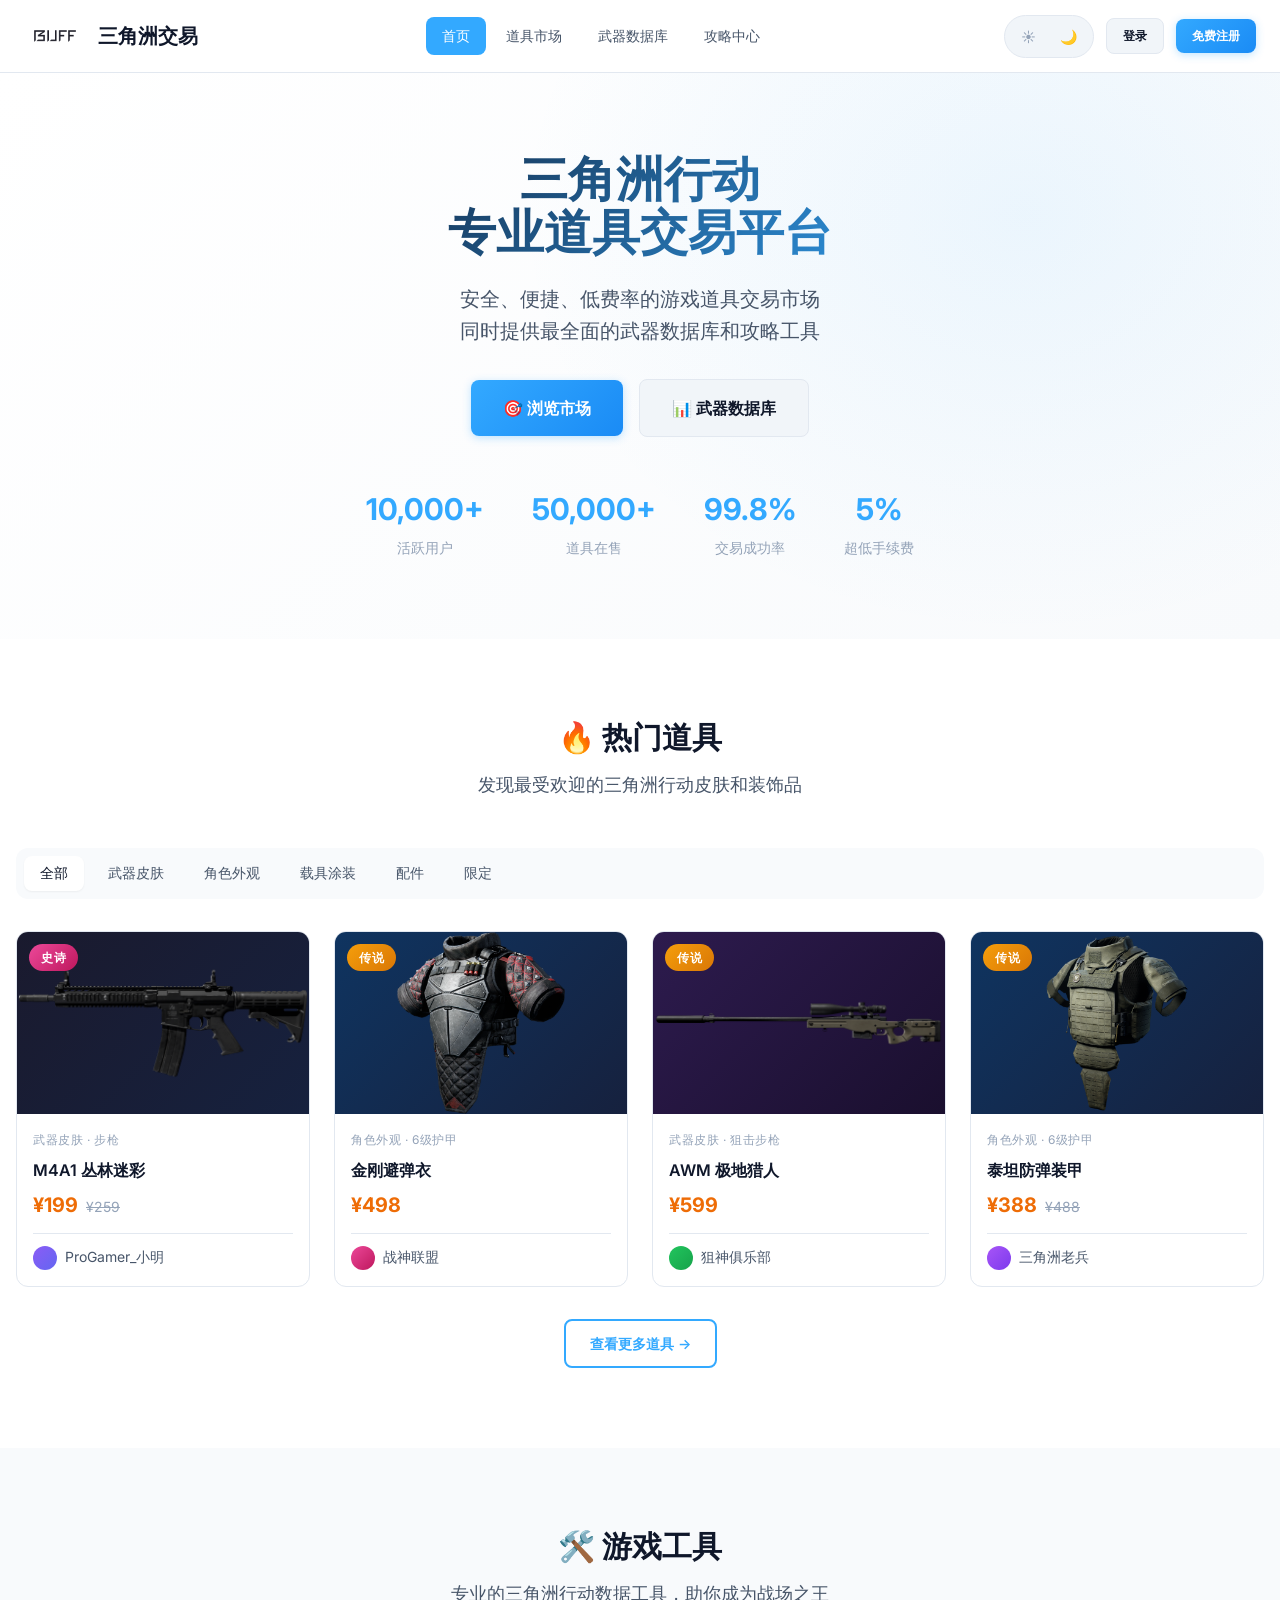
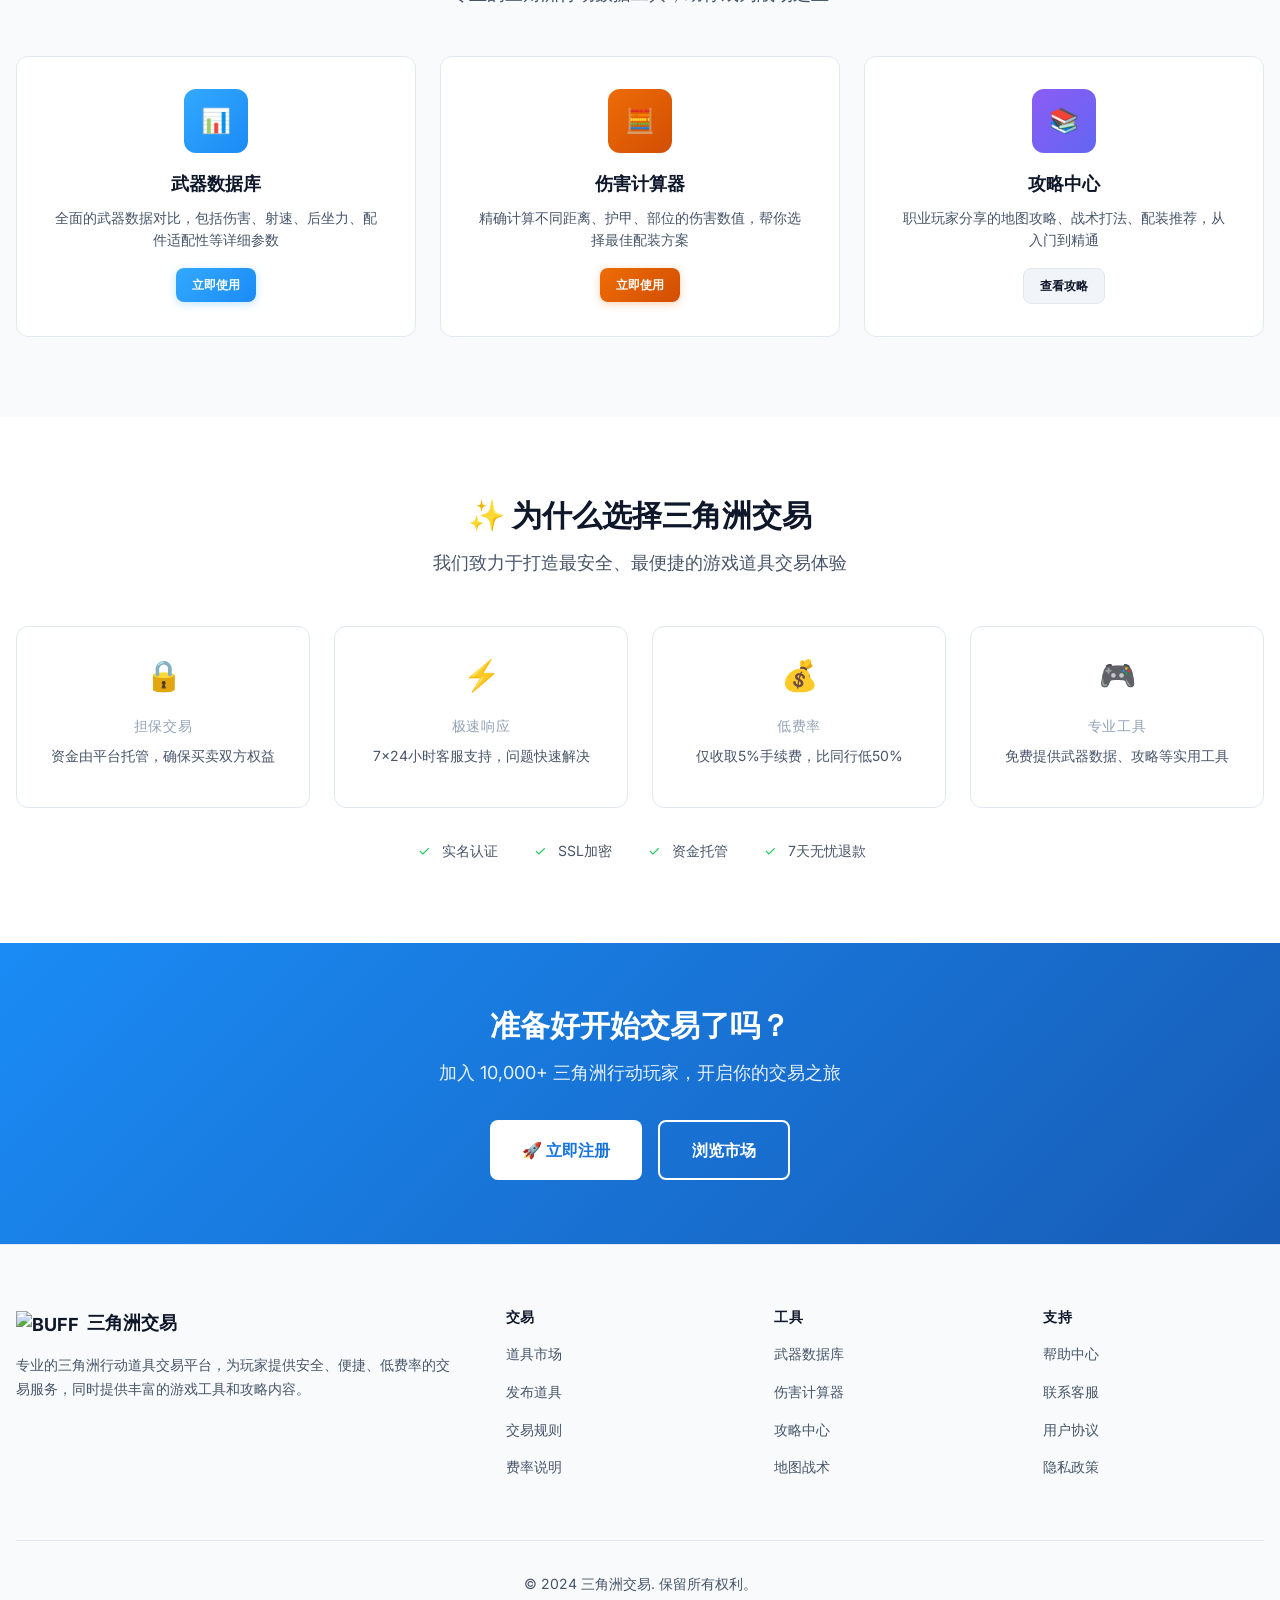
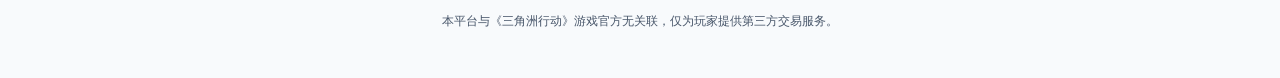
==== index.html @ 1e338d65 "Initial commit: 三角洲交易平台 MVP" ====
<!DOCTYPE html>
<html lang="zh-CN">
<head>
  <meta charset="UTF-8">
  <meta name="viewport" content="width=device-width, initial-scale=1.0">
  <meta name="description" content="Delta Trade - 三角洲行动专业道具交易平台，安全交易游戏皮肤、武器涂装，获取最全攻略工具">
  <meta name="keywords" content="三角洲行动,道具交易,皮肤交易,Delta Force,游戏交易平台">
  <title>三角洲交易 - 三角洲行动道具交易平台</title>
  
  <!-- 预加载字体 -->
  <link rel="preconnect" href="https://fonts.googleapis.com">
  <link rel="preconnect" href="https://fonts.gstatic.com" crossorigin>
  <link href="https://fonts.googleapis.com/css2?family=Inter:wght@400;500;600;700;800&display=swap" rel="stylesheet">
  
  <!-- 样式表 -->
  <link rel="stylesheet" href="css/design-system.css">
  <link rel="stylesheet" href="css/components.css">
  
  <!-- 主题立即应用脚本 -->
  <script>
    (function() {
      const savedTheme = localStorage.getItem('delta-trade-theme');
      if (savedTheme && savedTheme !== 'system') {
        document.documentElement.setAttribute('data-theme', savedTheme);
      }
    })();
  </script>
  
  <style>
    /* 页面特定样式 */
    .hero-stats {
      display: flex;
      justify-content: center;
      gap: var(--space-12);
      margin-top: var(--space-12);
      flex-wrap: wrap;
    }
    
    .hero-stat {
      text-align: center;
    }
    
    .hero-stat-value {
      font-size: var(--text-3xl);
      font-weight: 700;
      color: var(--primary-500);
    }
    
    .hero-stat-label {
      font-size: var(--text-sm);
      color: var(--text-tertiary);
      margin-top: var(--space-1);
    }
    
    .section {
      padding: var(--space-20) 0;
    }
    
    .section-header {
      text-align: center;
      margin-bottom: var(--space-12);
    }
    
    .section-title {
      font-size: var(--text-3xl);
      font-weight: 700;
      margin-bottom: var(--space-4);
    }
    
    .section-subtitle {
      font-size: var(--text-lg);
      color: var(--text-secondary);
      max-width: 600px;
      margin: 0 auto;
    }
    
    .items-grid {
      display: grid;
      grid-template-columns: repeat(4, 1fr);
      gap: var(--space-6);
    }
    
    @media (max-width: 1024px) {
      .items-grid {
        grid-template-columns: repeat(3, 1fr);
      }
    }
    
    @media (max-width: 768px) {
      .items-grid {
        grid-template-columns: repeat(2, 1fr);
      }
    }
    
    @media (max-width: 480px) {
      .items-grid {
        grid-template-columns: 1fr;
      }
    }
    
    .tools-grid {
      display: grid;
      grid-template-columns: repeat(3, 1fr);
      gap: var(--space-6);
    }
    
    @media (max-width: 768px) {
      .tools-grid {
        grid-template-columns: 1fr;
      }
    }
    
    .cta-section {
      background: linear-gradient(135deg, var(--primary-600) 0%, var(--primary-800) 100%);
      padding: var(--space-16) 0;
      text-align: center;
      color: white;
    }
    
    .cta-title {
      font-size: var(--text-3xl);
      font-weight: 700;
      margin-bottom: var(--space-4);
      color: white;
    }
    
    .cta-subtitle {
      font-size: var(--text-lg);
      opacity: 0.9;
      margin-bottom: var(--space-8);
      color: white;
    }
    
    .trust-badges {
      display: flex;
      justify-content: center;
      gap: var(--space-8);
      flex-wrap: wrap;
      margin-top: var(--space-8);
    }
    
    .trust-badge {
      display: flex;
      align-items: center;
      gap: var(--space-2);
      font-size: var(--text-sm);
      color: var(--text-secondary);
    }
    
    .trust-badge-icon {
      width: 20px;
      height: 20px;
      display: flex;
      align-items: center;
      justify-content: center;
      color: var(--success-500);
    }

    /* 移动端菜单 */
    .mobile-menu-btn {
      display: none;
      padding: var(--space-2);
      color: var(--text-primary);
    }
    
    @media (max-width: 768px) {
      .mobile-menu-btn {
        display: flex;
      }
      
      .navbar-nav {
        display: none;
      }
    }
  </style>
</head>
<body>
  <!-- 导航栏 -->
  <nav class="navbar">
    <div class="navbar-container">
      <a href="index.html" class="navbar-brand">
        <img src="https://buff.163.com/static/images/site/logo.png" alt="BUFF" style="height:28px;" class="logo-dark">
        <img src="images/buff-logo-dark.png" alt="BUFF" style="height:28px;" class="logo-light">
        <span>三角洲交易</span>
      </a>
      
      <ul class="navbar-nav hide-mobile">
        <li><a href="index.html" class="navbar-link active">首页</a></li>
        <li><a href="marketplace.html" class="navbar-link">道具市场</a></li>
        <li><a href="tools/weapons.html" class="navbar-link">武器数据库</a></li>
        <li><a href="tools/guides.html" class="navbar-link">攻略中心</a></li>
      </ul>
      
      <div class="navbar-actions">
        <!-- 主题切换 -->
        <div class="theme-toggle hide-mobile" role="radiogroup" aria-label="主题选择">
          <button class="theme-toggle-option" data-theme="light" role="radio" aria-checked="false" title="浅色模式">
            ☀️
          </button>
          <button class="theme-toggle-option active" data-theme="dark" role="radio" aria-checked="true" title="深色模式">
            🌙
          </button>
        </div>
        
        <a href="auth/login.html" class="btn btn-secondary btn-sm hide-mobile">登录</a>
        <a href="auth/register.html" class="btn btn-primary btn-sm">免费注册</a>
        
        <!-- 移动端菜单按钮 -->
        <button class="mobile-menu-btn show-mobile" aria-label="菜单">
          <svg width="24" height="24" viewBox="0 0 24 24" fill="none" stroke="currentColor" stroke-width="2">
            <path d="M3 12h18M3 6h18M3 18h18"/>
          </svg>
        </button>
      </div>
    </div>
  </nav>

  <!-- 英雄区域 -->
  <section class="hero">
    <div class="hero-background"></div>
    <div class="container">
      <div class="hero-content">
        <h1 class="hero-title">三角洲行动<br>专业道具交易平台</h1>
        <p class="hero-subtitle">
          安全、便捷、低费率的游戏道具交易市场<br>
          同时提供最全面的武器数据库和攻略工具
        </p>
        <div class="hero-actions">
          <a href="marketplace.html" class="btn btn-primary btn-lg">
            🎯 浏览市场
          </a>
          <a href="tools/weapons.html" class="btn btn-secondary btn-lg">
            📊 武器数据库
          </a>
        </div>
        
        <!-- 平台数据 -->
        <div class="hero-stats">
          <div class="hero-stat">
            <div class="hero-stat-value">10,000+</div>
            <div class="hero-stat-label">活跃用户</div>
          </div>
          <div class="hero-stat">
            <div class="hero-stat-value">50,000+</div>
            <div class="hero-stat-label">道具在售</div>
          </div>
          <div class="hero-stat">
            <div class="hero-stat-value">99.8%</div>
            <div class="hero-stat-label">交易成功率</div>
          </div>
          <div class="hero-stat">
            <div class="hero-stat-value">5%</div>
            <div class="hero-stat-label">超低手续费</div>
          </div>
        </div>
      </div>
    </div>
  </section>

  <!-- 热门道具 -->
  <section class="section">
    <div class="container">
      <div class="section-header">
        <h2 class="section-title">🔥 热门道具</h2>
        <p class="section-subtitle">发现最受欢迎的三角洲行动皮肤和装饰品</p>
      </div>
      
      <!-- 分类筛选 -->
      <div class="filter-tabs mb-8">
        <button class="filter-tab active">全部</button>
        <button class="filter-tab">武器皮肤</button>
        <button class="filter-tab">角色外观</button>
        <button class="filter-tab">载具涂装</button>
        <button class="filter-tab">配件</button>
        <button class="filter-tab">限定</button>
      </div>
      
      <!-- 道具网格 -->
      <div class="items-grid" id="itemsGrid">
        <!-- 道具卡片 1 -->
        <a href="item-detail.html?id=M4A1突擊步槍&type=guns" class="item-card" data-category="武器皮肤">
          <div class="item-card-image">
            <img src="picture/guns_M4A1突擊步槍.png" alt="M4A1突擊步槍" style="width:100%;height:100%;object-fit:contain;background:linear-gradient(135deg,#1a1a2e 0%,#16213e 100%);">
            <span class="item-card-badge badge-epic">史诗</span>
          </div>
          <div class="item-card-content">
            <div class="item-card-category">武器皮肤 · 步枪</div>
            <h3 class="item-card-title">M4A1 丛林迷彩</h3>
            <div class="item-card-price">
              <span class="item-card-price-current">¥199</span>
              <span class="item-card-price-old">¥259</span>
            </div>
            <div class="item-card-seller">
              <div class="item-card-seller-avatar" style="background:linear-gradient(135deg,#8b5cf6,#6366f1);"></div>
              <span class="item-card-seller-name">ProGamer_小明</span>
            </div>
          </div>
        </a>
        
        <!-- 道具卡片 2 -->
        <a href="item-detail.html?id=金剛避彈衣&type=protect" class="item-card" data-category="角色外观">
          <div class="item-card-image">
            <img src="picture/protect_金剛避彈衣.png" alt="金剛避彈衣" style="width:100%;height:100%;object-fit:contain;background:linear-gradient(135deg,#0f3460 0%,#16213e 100%);">
            <span class="item-card-badge badge-legendary">传说</span>
          </div>
          <div class="item-card-content">
            <div class="item-card-category">角色外观 · 6级护甲</div>
            <h3 class="item-card-title">金刚避弹衣</h3>
            <div class="item-card-price">
              <span class="item-card-price-current">¥498</span>
            </div>
            <div class="item-card-seller">
              <div class="item-card-seller-avatar" style="background:linear-gradient(135deg,#ec4899,#be185d);"></div>
              <span class="item-card-seller-name">战神联盟</span>
            </div>
          </div>
        </a>
        
        <!-- 道具卡片 3 -->
        <a href="item-detail.html?id=AWM狙擊步槍&type=guns" class="item-card" data-category="武器皮肤">
          <div class="item-card-image">
            <img src="picture/guns_AWM狙擊步槍.png" alt="AWM狙擊步槍" style="width:100%;height:100%;object-fit:contain;background:linear-gradient(135deg,#2d1b4e 0%,#1a0f2e 100%);">
            <span class="item-card-badge badge-legendary">传说</span>
          </div>
          <div class="item-card-content">
            <div class="item-card-category">武器皮肤 · 狙击步枪</div>
            <h3 class="item-card-title">AWM 极地猎人</h3>
            <div class="item-card-price">
              <span class="item-card-price-current">¥599</span>
            </div>
            <div class="item-card-seller">
              <div class="item-card-seller-avatar" style="background:linear-gradient(135deg,#22c55e,#16a34a);"></div>
              <span class="item-card-seller-name">狙神俱乐部</span>
            </div>
          </div>
        </a>
        
        <!-- 道具卡片 4 -->
        <a href="item-detail.html?id=泰坦防彈裝甲&type=protect" class="item-card" data-category="角色外观">
          <div class="item-card-image">
            <img src="picture/protect_泰坦防彈裝甲.png" alt="泰坦防彈裝甲" style="width:100%;height:100%;object-fit:contain;background:linear-gradient(135deg,#0f3460 0%,#16213e 100%);">
            <span class="item-card-badge badge-legendary">传说</span>
          </div>
          <div class="item-card-content">
            <div class="item-card-category">角色外观 · 6级护甲</div>
            <h3 class="item-card-title">泰坦防弹装甲</h3>
            <div class="item-card-price">
              <span class="item-card-price-current">¥388</span>
              <span class="item-card-price-old">¥488</span>
            </div>
            <div class="item-card-seller">
              <div class="item-card-seller-avatar" style="background:linear-gradient(135deg,#a855f7,#7c3aed);"></div>
              <span class="item-card-seller-name">三角洲老兵</span>
            </div>
          </div>
        </a>
      </div>
      
      <div class="text-center mt-8">
        <a href="marketplace.html" class="btn btn-outline">
          查看更多道具 →
        </a>
      </div>
    </div>
  </section>

  <!-- 游戏工具 -->
  <section class="section" style="background-color: var(--bg-secondary);">
    <div class="container">
      <div class="section-header">
        <h2 class="section-title">🛠️ 游戏工具</h2>
        <p class="section-subtitle">专业的三角洲行动数据工具，助你成为战场之王</p>
      </div>
      
      <div class="tools-grid">
        <!-- 工具卡片 1 -->
        <div class="feature-card">
          <div class="feature-card-icon">📊</div>
          <h3 class="feature-card-title">武器数据库</h3>
          <p class="feature-card-description">
            全面的武器数据对比，包括伤害、射速、后坐力、配件适配性等详细参数
          </p>
          <a href="tools/weapons.html" class="btn btn-primary btn-sm mt-4">立即使用</a>
        </div>
        
        <!-- 工具卡片 2 -->
        <div class="feature-card">
          <div class="feature-card-icon" style="background: linear-gradient(135deg, var(--accent-500) 0%, var(--accent-600) 100%);">🧮</div>
          <h3 class="feature-card-title">伤害计算器</h3>
          <p class="feature-card-description">
            精确计算不同距离、护甲、部位的伤害数值，帮你选择最佳配装方案
          </p>
          <a href="tools/calculator.html" class="btn btn-accent btn-sm mt-4">立即使用</a>
        </div>
        
        <!-- 工具卡片 3 -->
        <div class="feature-card">
          <div class="feature-card-icon" style="background: linear-gradient(135deg, #8b5cf6 0%, #6366f1 100%);">📚</div>
          <h3 class="feature-card-title">攻略中心</h3>
          <p class="feature-card-description">
            职业玩家分享的地图攻略、战术打法、配装推荐，从入门到精通
          </p>
          <a href="tools/guides.html" class="btn btn-secondary btn-sm mt-4">查看攻略</a>
        </div>
      </div>
    </div>
  </section>

  <!-- 为什么选择我们 -->
  <section class="section">
    <div class="container">
      <div class="section-header">
        <h2 class="section-title">✨ 为什么选择三角洲交易</h2>
        <p class="section-subtitle">我们致力于打造最安全、最便捷的游戏道具交易体验</p>
      </div>
      
      <div class="grid grid-cols-4 gap-6" style="grid-template-columns: repeat(4, 1fr);">
        <div class="stat-card">
          <div class="stat-card-value" style="color: var(--success-500);">🔒</div>
          <div class="stat-card-label mt-4">担保交易</div>
          <p class="text-sm text-secondary mt-2 mb-0">资金由平台托管，确保买卖双方权益</p>
        </div>
        
        <div class="stat-card">
          <div class="stat-card-value" style="color: var(--primary-500);">⚡</div>
          <div class="stat-card-label mt-4">极速响应</div>
          <p class="text-sm text-secondary mt-2 mb-0">7×24小时客服支持，问题快速解决</p>
        </div>
        
        <div class="stat-card">
          <div class="stat-card-value" style="color: var(--accent-500);">💰</div>
          <div class="stat-card-label mt-4">低费率</div>
          <p class="text-sm text-secondary mt-2 mb-0">仅收取5%手续费，比同行低50%</p>
        </div>
        
        <div class="stat-card">
          <div class="stat-card-value" style="color: #8b5cf6;">🎮</div>
          <div class="stat-card-label mt-4">专业工具</div>
          <p class="text-sm text-secondary mt-2 mb-0">免费提供武器数据、攻略等实用工具</p>
        </div>
      </div>
      
      <!-- 信任标识 -->
      <div class="trust-badges">
        <div class="trust-badge">
          <span class="trust-badge-icon">✓</span>
          <span>实名认证</span>
        </div>
        <div class="trust-badge">
          <span class="trust-badge-icon">✓</span>
          <span>SSL加密</span>
        </div>
        <div class="trust-badge">
          <span class="trust-badge-icon">✓</span>
          <span>资金托管</span>
        </div>
        <div class="trust-badge">
          <span class="trust-badge-icon">✓</span>
          <span>7天无忧退款</span>
        </div>
      </div>
    </div>
  </section>

  <!-- CTA区域 -->
  <section class="cta-section">
    <div class="container">
      <h2 class="cta-title">准备好开始交易了吗？</h2>
      <p class="cta-subtitle">加入 10,000+ 三角洲行动玩家，开启你的交易之旅</p>
      <div class="flex justify-center gap-4">
        <a href="auth/register.html" class="btn btn-lg" style="background: white; color: var(--primary-700);">
          🚀 立即注册
        </a>
        <a href="marketplace.html" class="btn btn-lg btn-outline" style="border-color: white; color: white;">
          浏览市场
        </a>
      </div>
    </div>
  </section>

  <!-- 页脚 -->
  <footer class="footer">
    <div class="container">
      <div class="footer-grid">
        <div>
          <div class="footer-brand">
            <img src="https://buff.163.com/static/images/site/logo.png" alt="BUFF" style="height:24px;">
            三角洲交易
          </div>
          <p class="footer-description">
            专业的三角洲行动道具交易平台，为玩家提供安全、便捷、低费率的交易服务，同时提供丰富的游戏工具和攻略内容。
          </p>
        </div>
        
        <div>
          <h4 class="footer-title">交易</h4>
          <ul class="footer-links">
            <li><a href="marketplace.html">道具市场</a></li>
            <li><a href="publish.html">发布道具</a></li>
            <li><a href="#">交易规则</a></li>
            <li><a href="#">费率说明</a></li>
          </ul>
        </div>
        
        <div>
          <h4 class="footer-title">工具</h4>
          <ul class="footer-links">
            <li><a href="tools/weapons.html">武器数据库</a></li>
            <li><a href="tools/calculator.html">伤害计算器</a></li>
            <li><a href="tools/guides.html">攻略中心</a></li>
            <li><a href="#">地图战术</a></li>
          </ul>
        </div>
        
        <div>
          <h4 class="footer-title">支持</h4>
          <ul class="footer-links">
            <li><a href="#">帮助中心</a></li>
            <li><a href="#">联系客服</a></li>
            <li><a href="#">用户协议</a></li>
            <li><a href="#">隐私政策</a></li>
          </ul>
        </div>
      </div>
      
      <div class="footer-bottom">
        <p>© 2024 三角洲交易. 保留所有权利。</p>
        <p class="mt-2" style="font-size: 12px;">
          本平台与《三角洲行动》游戏官方无关联，仅为玩家提供第三方交易服务。
        </p>
      </div>
    </div>
  </footer>

  <!-- 脚本 -->
  <script src="js/theme.js"></script>
  
  <!-- 首页筛选逻辑 -->
  <script>
    // 道具筛选功能
    (function() {
      const filterTabs = document.querySelectorAll('.filter-tabs .filter-tab');
      const itemsGrid = document.getElementById('itemsGrid');
      const itemCards = itemsGrid ? itemsGrid.querySelectorAll('.item-card') : [];
      
      filterTabs.forEach(tab => {
        tab.addEventListener('click', function() {
          // 更新活动状态
          filterTabs.forEach(t => t.classList.remove('active'));
          this.classList.add('active');
          
          const selectedCategory = this.textContent.trim();
          
          // 筛选道具
          itemCards.forEach(card => {
            const cardCategory = card.dataset.category;
            
            if (selectedCategory === '全部' || cardCategory === selectedCategory) {
              card.style.display = '';
              card.style.animation = 'fadeIn 0.3s ease';
            } else {
              card.style.display = 'none';
            }
          });
          
          // 检查是否没有匹配项（显示提示）
          const visibleCards = [...itemCards].filter(card => card.style.display !== 'none');
          const existingEmpty = itemsGrid.querySelector('.empty-state');
          
          if (visibleCards.length === 0 && !existingEmpty) {
            const emptyMsg = document.createElement('div');
            emptyMsg.className = 'empty-state';
            emptyMsg.style.gridColumn = '1/-1';
            emptyMsg.style.textAlign = 'center';
            emptyMsg.style.padding = '3rem';
            emptyMsg.style.color = 'var(--text-secondary)';
            emptyMsg.innerHTML = `
              <div style="font-size: 3rem; margin-bottom: 1rem;">🔍</div>
              <p>暂无 "${selectedCategory}" 类别的道具</p>
              <a href="marketplace.html" class="btn btn-primary btn-sm" style="margin-top: 1rem;">去市场看看</a>
            `;
            itemsGrid.appendChild(emptyMsg);
          } else if (existingEmpty && visibleCards.length > 0) {
            existingEmpty.remove();
          }
        });
      });
      
      // 添加淡入动画样式
      if (!document.getElementById('filter-animations')) {
        const style = document.createElement('style');
        style.id = 'filter-animations';
        style.textContent = `
          @keyframes fadeIn {
            from { opacity: 0; transform: translateY(10px); }
            to { opacity: 1; transform: translateY(0); }
          }
        `;
        document.head.appendChild(style);
      }
    })();
  </script>
</body>
</html>
---- css/design-system.css ----
/* ========================================
   Delta Trade - Design System
   三角洲行动道具交易平台
   ======================================== */

:root {
  /* === 品牌色彩 === */
  --primary-50: #eef9ff;
  --primary-100: #d9f1ff;
  --primary-200: #bce8ff;
  --primary-300: #8edbff;
  --primary-400: #59c5ff;
  --primary-500: #33a9ff;
  --primary-600: #1a8bf5;
  --primary-700: #1472e1;
  --primary-800: #175cb6;
  --primary-900: #194f8f;

  /* 军事战术风格强调色 */
  --accent-50: #fef3e2;
  --accent-100: #fde5c3;
  --accent-200: #fbc987;
  --accent-300: #f9a545;
  --accent-400: #f7860f;
  --accent-500: #ee6c06;
  --accent-600: #d24e04;
  --accent-700: #ae3607;
  --accent-800: #8c2b0e;
  --accent-900: #74260f;

  /* 成功/警告/错误 */
  --success-500: #22c55e;
  --success-600: #16a34a;
  --warning-500: #eab308;
  --warning-600: #ca8a04;
  --danger-500: #ef4444;
  --danger-600: #dc2626;

  /* === 浅色主题 === */
  --bg-primary: #ffffff;
  --bg-secondary: #f8fafc;
  --bg-tertiary: #f1f5f9;
  --bg-card: #ffffff;
  --bg-hover: #f1f5f9;
  
  --text-primary: #0f172a;
  --text-secondary: #475569;
  --text-tertiary: #94a3b8;
  --text-inverse: #ffffff;
  
  --border-primary: #e2e8f0;
  --border-secondary: #cbd5e1;
  
  --shadow-sm: 0 1px 2px 0 rgb(0 0 0 / 0.05);
  --shadow-md: 0 4px 6px -1px rgb(0 0 0 / 0.1), 0 2px 4px -2px rgb(0 0 0 / 0.1);
  --shadow-lg: 0 10px 15px -3px rgb(0 0 0 / 0.1), 0 4px 6px -4px rgb(0 0 0 / 0.1);
  --shadow-xl: 0 20px 25px -5px rgb(0 0 0 / 0.1), 0 8px 10px -6px rgb(0 0 0 / 0.1);

  /* === 排版 === */
  --font-family: 'Inter', -apple-system, BlinkMacSystemFont, 'Segoe UI', Roboto, sans-serif;
  --font-mono: 'JetBrains Mono', 'Fira Code', monospace;
  
  --text-xs: 0.75rem;     /* 12px */
  --text-sm: 0.875rem;    /* 14px */
  --text-base: 1rem;      /* 16px */
  --text-lg: 1.125rem;    /* 18px */
  --text-xl: 1.25rem;     /* 20px */
  --text-2xl: 1.5rem;     /* 24px */
  --text-3xl: 1.875rem;   /* 30px */
  --text-4xl: 2.25rem;    /* 36px */
  --text-5xl: 3rem;       /* 48px */

  /* === 间距 === */
  --space-1: 0.25rem;     /* 4px */
  --space-2: 0.5rem;      /* 8px */
  --space-3: 0.75rem;     /* 12px */
  --space-4: 1rem;        /* 16px */
  --space-5: 1.25rem;     /* 20px */
  --space-6: 1.5rem;      /* 24px */
  --space-8: 2rem;        /* 32px */
  --space-10: 2.5rem;     /* 40px */
  --space-12: 3rem;       /* 48px */
  --space-16: 4rem;       /* 64px */
  --space-20: 5rem;       /* 80px */

  /* === 布局 === */
  --container-sm: 640px;
  --container-md: 768px;
  --container-lg: 1024px;
  --container-xl: 1280px;
  --container-2xl: 1536px;

  /* === 圆角 === */
  --radius-sm: 0.25rem;
  --radius-md: 0.375rem;
  --radius-lg: 0.5rem;
  --radius-xl: 0.75rem;
  --radius-2xl: 1rem;
  --radius-full: 9999px;

  /* === 过渡 === */
  --transition-fast: 150ms cubic-bezier(0.4, 0, 0.2, 1);
  --transition-normal: 200ms cubic-bezier(0.4, 0, 0.2, 1);
  --transition-slow: 300ms cubic-bezier(0.4, 0, 0.2, 1);
}

/* === 深色主题 === */
[data-theme="dark"] {
  --bg-primary: #0a0f1a;
  --bg-secondary: #111827;
  --bg-tertiary: #1f2937;
  --bg-card: #1a2332;
  --bg-hover: #243047;
  
  --text-primary: #f8fafc;
  --text-secondary: #cbd5e1;
  --text-tertiary: #64748b;
  --text-inverse: #0f172a;
  
  --border-primary: #334155;
  --border-secondary: #475569;
  
  --shadow-sm: 0 1px 2px 0 rgb(0 0 0 / 0.3);
  --shadow-md: 0 4px 6px -1px rgb(0 0 0 / 0.4), 0 2px 4px -2px rgb(0 0 0 / 0.3);
  --shadow-lg: 0 10px 15px -3px rgb(0 0 0 / 0.4), 0 4px 6px -4px rgb(0 0 0 / 0.3);
  --shadow-xl: 0 20px 25px -5px rgb(0 0 0 / 0.4), 0 8px 10px -6px rgb(0 0 0 / 0.3);
}

/* 系统主题检测 */
@media (prefers-color-scheme: dark) {
  :root:not([data-theme="light"]) {
    --bg-primary: #0a0f1a;
    --bg-secondary: #111827;
    --bg-tertiary: #1f2937;
    --bg-card: #1a2332;
    --bg-hover: #243047;
    
    --text-primary: #f8fafc;
    --text-secondary: #cbd5e1;
    --text-tertiary: #64748b;
    --text-inverse: #0f172a;
    
    --border-primary: #334155;
    --border-secondary: #475569;
  }
}

/* ========================================
   基础重置
   ======================================== */

*, *::before, *::after {
  box-sizing: border-box;
  margin: 0;
  padding: 0;
}

html {
  font-size: 16px;
  scroll-behavior: smooth;
  -webkit-font-smoothing: antialiased;
  -moz-osx-font-smoothing: grayscale;
}

body {
  font-family: var(--font-family);
  font-size: var(--text-base);
  line-height: 1.6;
  color: var(--text-primary);
  background-color: var(--bg-primary);
  transition: background-color var(--transition-normal), color var(--transition-normal);
}

a {
  color: var(--primary-500);
  text-decoration: none;
  transition: color var(--transition-fast);
}

a:hover {
  color: var(--primary-600);
}

img {
  max-width: 100%;
  height: auto;
  display: block;
}

/* Logo 主题切换 */
.logo-light {
  display: none;
}
.logo-dark {
  display: block;
}

[data-theme="light"] .logo-light {
  display: block;
}
[data-theme="light"] .logo-dark {
  display: none;
}

@media (prefers-color-scheme: light) {
  :root:not([data-theme="dark"]) .logo-light {
    display: block;
  }
  :root:not([data-theme="dark"]) .logo-dark {
    display: none;
  }
}

button {
  font-family: inherit;
  cursor: pointer;
  border: none;
  background: none;
}

input, textarea, select {
  font-family: inherit;
  font-size: inherit;
}

/* ========================================
   排版
   ======================================== */

h1, h2, h3, h4, h5, h6 {
  font-weight: 700;
  line-height: 1.2;
  color: var(--text-primary);
}

h1 { font-size: var(--text-4xl); margin-bottom: var(--space-6); }
h2 { font-size: var(--text-3xl); margin-bottom: var(--space-5); }
h3 { font-size: var(--text-2xl); margin-bottom: var(--space-4); }
h4 { font-size: var(--text-xl); margin-bottom: var(--space-3); }
h5 { font-size: var(--text-lg); margin-bottom: var(--space-2); }
h6 { font-size: var(--text-base); margin-bottom: var(--space-2); }

p {
  margin-bottom: var(--space-4);
  color: var(--text-secondary);
}

/* ========================================
   布局组件
   ======================================== */

.container {
  width: 100%;
  max-width: var(--container-xl);
  margin: 0 auto;
  padding: 0 var(--space-4);
}

.container-fluid {
  width: 100%;
  padding: 0 var(--space-4);
}

/* Flexbox */
.flex { display: flex; }
.flex-col { flex-direction: column; }
.flex-wrap { flex-wrap: wrap; }
.items-center { align-items: center; }
.items-start { align-items: flex-start; }
.items-end { align-items: flex-end; }
.justify-center { justify-content: center; }
.justify-between { justify-content: space-between; }
.justify-end { justify-content: flex-end; }
.gap-1 { gap: var(--space-1); }
.gap-2 { gap: var(--space-2); }
.gap-3 { gap: var(--space-3); }
.gap-4 { gap: var(--space-4); }
.gap-6 { gap: var(--space-6); }
.gap-8 { gap: var(--space-8); }

/* Grid */
.grid { display: grid; }
.grid-cols-1 { grid-template-columns: repeat(1, 1fr); }
.grid-cols-2 { grid-template-columns: repeat(2, 1fr); }
.grid-cols-3 { grid-template-columns: repeat(3, 1fr); }
.grid-cols-4 { grid-template-columns: repeat(4, 1fr); }

@media (max-width: 1024px) {
  .lg\:grid-cols-3 { grid-template-columns: repeat(3, 1fr); }
  .lg\:grid-cols-2 { grid-template-columns: repeat(2, 1fr); }
}

@media (max-width: 768px) {
  .md\:grid-cols-2 { grid-template-columns: repeat(2, 1fr); }
  .md\:grid-cols-1 { grid-template-columns: repeat(1, 1fr); }
}

@media (max-width: 640px) {
  .sm\:grid-cols-1 { grid-template-columns: repeat(1, 1fr); }
}

/* ========================================
   间距工具类
   ======================================== */

.mt-1 { margin-top: var(--space-1); }
.mt-2 { margin-top: var(--space-2); }
.mt-4 { margin-top: var(--space-4); }
.mt-6 { margin-top: var(--space-6); }
.mt-8 { margin-top: var(--space-8); }

.mb-1 { margin-bottom: var(--space-1); }
.mb-2 { margin-bottom: var(--space-2); }
.mb-4 { margin-bottom: var(--space-4); }
.mb-6 { margin-bottom: var(--space-6); }
.mb-8 { margin-bottom: var(--space-8); }

.py-4 { padding-top: var(--space-4); padding-bottom: var(--space-4); }
.py-6 { padding-top: var(--space-6); padding-bottom: var(--space-6); }
.py-8 { padding-top: var(--space-8); padding-bottom: var(--space-8); }
.py-12 { padding-top: var(--space-12); padding-bottom: var(--space-12); }
.py-16 { padding-top: var(--space-16); padding-bottom: var(--space-16); }
.py-20 { padding-top: var(--space-20); padding-bottom: var(--space-20); }

.px-4 { padding-left: var(--space-4); padding-right: var(--space-4); }
.px-6 { padding-left: var(--space-6); padding-right: var(--space-6); }

.p-4 { padding: var(--space-4); }
.p-6 { padding: var(--space-6); }
.p-8 { padding: var(--space-8); }

/* ========================================
   文本工具类
   ======================================== */

.text-center { text-align: center; }
.text-left { text-align: left; }
.text-right { text-align: right; }

.text-xs { font-size: var(--text-xs); }
.text-sm { font-size: var(--text-sm); }
.text-base { font-size: var(--text-base); }
.text-lg { font-size: var(--text-lg); }
.text-xl { font-size: var(--text-xl); }
.text-2xl { font-size: var(--text-2xl); }
.text-3xl { font-size: var(--text-3xl); }
.text-4xl { font-size: var(--text-4xl); }

.font-normal { font-weight: 400; }
.font-medium { font-weight: 500; }
.font-semibold { font-weight: 600; }
.font-bold { font-weight: 700; }

.text-primary { color: var(--text-primary); }
.text-secondary { color: var(--text-secondary); }
.text-tertiary { color: var(--text-tertiary); }
.text-accent { color: var(--accent-500); }
.text-success { color: var(--success-500); }
.text-warning { color: var(--warning-500); }
.text-danger { color: var(--danger-500); }

.uppercase { text-transform: uppercase; }
.capitalize { text-transform: capitalize; }
.truncate {
  overflow: hidden;
  text-overflow: ellipsis;
  white-space: nowrap;
}
---- css/components.css ----
/* ========================================
   Delta Trade - 组件样式
   ======================================== */

/* ========================================
   按钮组件
   ======================================== */

.btn {
  display: inline-flex;
  align-items: center;
  justify-content: center;
  gap: var(--space-2);
  padding: var(--space-3) var(--space-6);
  font-size: var(--text-sm);
  font-weight: 600;
  line-height: 1.5;
  border-radius: var(--radius-lg);
  transition: all var(--transition-fast);
  white-space: nowrap;
  cursor: pointer;
  text-decoration: none;
}

.btn:disabled {
  opacity: 0.5;
  cursor: not-allowed;
}

/* 主要按钮 */
.btn-primary {
  background: linear-gradient(135deg, var(--primary-500) 0%, var(--primary-600) 100%);
  color: var(--text-inverse);
  box-shadow: 0 2px 8px rgb(51 169 255 / 0.3);
}

.btn-primary:hover {
  background: linear-gradient(135deg, var(--primary-400) 0%, var(--primary-500) 100%);
  box-shadow: 0 4px 12px rgb(51 169 255 / 0.4);
  transform: translateY(-1px);
  color: var(--text-inverse);
}

/* 强调按钮 */
.btn-accent {
  background: linear-gradient(135deg, var(--accent-500) 0%, var(--accent-600) 100%);
  color: var(--text-inverse);
  box-shadow: 0 2px 8px rgb(238 108 6 / 0.3);
}

.btn-accent:hover {
  background: linear-gradient(135deg, var(--accent-400) 0%, var(--accent-500) 100%);
  box-shadow: 0 4px 12px rgb(238 108 6 / 0.4);
  transform: translateY(-1px);
  color: var(--text-inverse);
}

/* 次要按钮 */
.btn-secondary {
  background-color: var(--bg-tertiary);
  color: var(--text-primary);
  border: 1px solid var(--border-primary);
}

.btn-secondary:hover {
  background-color: var(--bg-hover);
  border-color: var(--border-secondary);
  color: var(--text-primary);
}

/* 轮廓按钮 */
.btn-outline {
  background-color: transparent;
  color: var(--primary-500);
  border: 2px solid var(--primary-500);
}

.btn-outline:hover {
  background-color: var(--primary-500);
  color: var(--text-inverse);
}

/* 幽灵按钮 */
.btn-ghost {
  background-color: transparent;
  color: var(--text-secondary);
}

.btn-ghost:hover {
  background-color: var(--bg-hover);
  color: var(--text-primary);
}

/* 按钮尺寸 */
.btn-sm {
  padding: var(--space-2) var(--space-4);
  font-size: var(--text-xs);
}

.btn-lg {
  padding: var(--space-4) var(--space-8);
  font-size: var(--text-base);
}

.btn-icon {
  padding: var(--space-3);
  width: 44px;
  height: 44px;
}

/* ========================================
   卡片组件
   ======================================== */

.card {
  background-color: var(--bg-card);
  border: 1px solid var(--border-primary);
  border-radius: var(--radius-xl);
  overflow: hidden;
  transition: all var(--transition-normal);
}

.card:hover {
  border-color: var(--border-secondary);
  box-shadow: var(--shadow-md);
}

.card-header {
  padding: var(--space-4) var(--space-6);
  border-bottom: 1px solid var(--border-primary);
}

.card-body {
  padding: var(--space-6);
}

.card-footer {
  padding: var(--space-4) var(--space-6);
  border-top: 1px solid var(--border-primary);
  background-color: var(--bg-secondary);
}

/* 道具卡片 */
.item-card {
  background-color: var(--bg-card);
  border: 1px solid var(--border-primary);
  border-radius: var(--radius-xl);
  overflow: hidden;
  transition: all var(--transition-normal);
  position: relative;
  display: block;
  text-decoration: none;
  color: inherit;
  cursor: pointer;
}

.item-card:hover {
  border-color: var(--primary-400);
  box-shadow: var(--shadow-lg);
  transform: translateY(-4px);
  color: inherit;
}

.item-card-image {
  position: relative;
  aspect-ratio: 16 / 10;
  background-color: var(--bg-tertiary);
  overflow: hidden;
}

.item-card-image img {
  width: 100%;
  height: 100%;
  object-fit: cover;
  transition: transform var(--transition-slow);
}

.item-card:hover .item-card-image img {
  transform: scale(1.05);
}

.item-card-badge {
  position: absolute;
  top: var(--space-3);
  left: var(--space-3);
  padding: var(--space-1) var(--space-3);
  font-size: var(--text-xs);
  font-weight: 600;
  border-radius: var(--radius-full);
  text-transform: uppercase;
  letter-spacing: 0.05em;
}

.badge-rare {
  background-color: #8b5cf6;
  color: white;
}

.badge-legendary {
  background: linear-gradient(135deg, #f59e0b 0%, #d97706 100%);
  color: white;
}

.badge-common {
  background-color: var(--bg-tertiary);
  color: var(--text-secondary);
}

.badge-epic {
  background: linear-gradient(135deg, #ec4899 0%, #be185d 100%);
  color: white;
}

.item-card-content {
  padding: var(--space-4);
}

.item-card-title {
  font-size: var(--text-base);
  font-weight: 600;
  color: var(--text-primary);
  margin-bottom: var(--space-2);
  display: -webkit-box;
  -webkit-line-clamp: 2;
  -webkit-box-orient: vertical;
  overflow: hidden;
}

.item-card-category {
  font-size: var(--text-xs);
  color: var(--text-tertiary);
  text-transform: uppercase;
  letter-spacing: 0.05em;
  margin-bottom: var(--space-3);
}

.item-card-price {
  display: flex;
  align-items: baseline;
  gap: var(--space-2);
}

.item-card-price-current {
  font-size: var(--text-xl);
  font-weight: 700;
  color: var(--accent-500);
}

.item-card-price-old {
  font-size: var(--text-sm);
  color: var(--text-tertiary);
  text-decoration: line-through;
}

.item-card-seller {
  display: flex;
  align-items: center;
  gap: var(--space-2);
  padding-top: var(--space-3);
  margin-top: var(--space-3);
  border-top: 1px solid var(--border-primary);
}

.item-card-seller-avatar {
  width: 24px;
  height: 24px;
  border-radius: var(--radius-full);
  background-color: var(--bg-tertiary);
}

.item-card-seller-name {
  font-size: var(--text-sm);
  color: var(--text-secondary);
}

/* ========================================
   表单组件
   ======================================== */

.form-group {
  margin-bottom: var(--space-5);
}

.form-label {
  display: block;
  font-size: var(--text-sm);
  font-weight: 500;
  color: var(--text-primary);
  margin-bottom: var(--space-2);
}

.form-input {
  width: 100%;
  padding: var(--space-3) var(--space-4);
  font-size: var(--text-base);
  color: var(--text-primary);
  background-color: var(--bg-secondary);
  border: 1px solid var(--border-primary);
  border-radius: var(--radius-lg);
  transition: all var(--transition-fast);
}

.form-input:focus {
  outline: none;
  border-color: var(--primary-500);
  box-shadow: 0 0 0 3px rgb(51 169 255 / 0.15);
}

.form-input::placeholder {
  color: var(--text-tertiary);
}

.form-input-lg {
  padding: var(--space-4) var(--space-5);
  font-size: var(--text-lg);
}

/* 搜索框 */
.search-box {
  position: relative;
  width: 100%;
}

.search-box-icon {
  position: absolute;
  left: var(--space-4);
  top: 50%;
  transform: translateY(-50%);
  color: var(--text-tertiary);
  pointer-events: none;
}

.search-box-input {
  width: 100%;
  padding: var(--space-4) var(--space-4) var(--space-4) var(--space-12);
  font-size: var(--text-base);
  color: var(--text-primary);
  background-color: var(--bg-secondary);
  border: 2px solid var(--border-primary);
  border-radius: var(--radius-xl);
  transition: all var(--transition-fast);
}

.search-box-input:focus {
  outline: none;
  border-color: var(--primary-500);
  background-color: var(--bg-card);
  box-shadow: 0 0 0 4px rgb(51 169 255 / 0.1);
}

/* ========================================
   导航栏
   ======================================== */

.navbar {
  position: sticky;
  top: 0;
  z-index: 100;
  background-color: var(--bg-card);
  border-bottom: 1px solid var(--border-primary);
  backdrop-filter: blur(12px);
  -webkit-backdrop-filter: blur(12px);
}

.navbar-container {
  display: flex;
  align-items: center;
  justify-content: space-between;
  height: 72px;
  padding: 0 var(--space-6);
  max-width: var(--container-2xl);
  margin: 0 auto;
}

.navbar-brand {
  display: flex;
  align-items: center;
  gap: var(--space-3);
  font-size: var(--text-xl);
  font-weight: 700;
  color: var(--text-primary);
}

.navbar-brand:hover {
  color: var(--text-primary);
}

.navbar-logo {
  width: 40px;
  height: 40px;
  background: linear-gradient(135deg, var(--primary-500) 0%, var(--accent-500) 100%);
  border-radius: var(--radius-lg);
  display: flex;
  align-items: center;
  justify-content: center;
  color: white;
  font-weight: 800;
  font-size: var(--text-lg);
}

.navbar-nav {
  display: flex;
  align-items: center;
  gap: var(--space-1);
  list-style: none;
}

.navbar-link {
  display: flex;
  align-items: center;
  gap: var(--space-2);
  padding: var(--space-2) var(--space-4);
  font-size: var(--text-sm);
  font-weight: 500;
  color: var(--text-secondary);
  border-radius: var(--radius-lg);
  transition: all var(--transition-fast);
}

.navbar-link:hover {
  background-color: var(--bg-hover);
  color: var(--text-primary);
}

.navbar-link.active {
  background-color: var(--primary-500);
  color: var(--text-inverse);
}

.navbar-actions {
  display: flex;
  align-items: center;
  gap: var(--space-3);
}

/* ========================================
   主题切换
   ======================================== */

.theme-toggle {
  display: inline-flex;
  align-items: center;
  background-color: var(--bg-tertiary);
  border: 1px solid var(--border-primary);
  border-radius: var(--radius-full);
  padding: 4px;
}

.theme-toggle-option {
  padding: var(--space-2) var(--space-3);
  font-size: var(--text-sm);
  font-weight: 500;
  color: var(--text-tertiary);
  background-color: transparent;
  border: none;
  border-radius: var(--radius-full);
  cursor: pointer;
  transition: all var(--transition-fast);
  display: flex;
  align-items: center;
  gap: var(--space-1);
}

.theme-toggle-option:hover {
  color: var(--text-secondary);
}

.theme-toggle-option.active {
  background-color: var(--primary-500);
  color: var(--text-inverse);
}

/* ========================================
   标签/徽章
   ======================================== */

.tag {
  display: inline-flex;
  align-items: center;
  padding: var(--space-1) var(--space-3);
  font-size: var(--text-xs);
  font-weight: 500;
  border-radius: var(--radius-full);
  background-color: var(--bg-tertiary);
  color: var(--text-secondary);
}

.tag-primary {
  background-color: var(--primary-100);
  color: var(--primary-700);
}

[data-theme="dark"] .tag-primary {
  background-color: rgb(51 169 255 / 0.15);
  color: var(--primary-400);
}

.tag-accent {
  background-color: var(--accent-100);
  color: var(--accent-700);
}

[data-theme="dark"] .tag-accent {
  background-color: rgb(238 108 6 / 0.15);
  color: var(--accent-400);
}

.tag-success {
  background-color: rgb(34 197 94 / 0.1);
  color: var(--success-600);
}

.badge {
  display: inline-flex;
  align-items: center;
  justify-content: center;
  min-width: 20px;
  height: 20px;
  padding: 0 6px;
  font-size: 11px;
  font-weight: 600;
  background-color: var(--danger-500);
  color: white;
  border-radius: var(--radius-full);
}

/* ========================================
   统计数据卡片
   ======================================== */

.stat-card {
  background-color: var(--bg-card);
  border: 1px solid var(--border-primary);
  border-radius: var(--radius-xl);
  padding: var(--space-6);
  text-align: center;
}

.stat-card-value {
  font-size: var(--text-3xl);
  font-weight: 700;
  color: var(--text-primary);
  margin-bottom: var(--space-1);
}

.stat-card-label {
  font-size: var(--text-sm);
  color: var(--text-tertiary);
  text-transform: uppercase;
  letter-spacing: 0.05em;
}

/* ========================================
   功能卡片
   ======================================== */

.feature-card {
  background-color: var(--bg-card);
  border: 1px solid var(--border-primary);
  border-radius: var(--radius-xl);
  padding: var(--space-8);
  text-align: center;
  transition: all var(--transition-normal);
}

.feature-card:hover {
  border-color: var(--primary-400);
  box-shadow: var(--shadow-lg);
  transform: translateY(-4px);
}

.feature-card-icon {
  width: 64px;
  height: 64px;
  margin: 0 auto var(--space-5);
  background: linear-gradient(135deg, var(--primary-500) 0%, var(--primary-600) 100%);
  border-radius: var(--radius-xl);
  display: flex;
  align-items: center;
  justify-content: center;
  font-size: var(--text-2xl);
  color: white;
}

.feature-card-title {
  font-size: var(--text-lg);
  font-weight: 600;
  color: var(--text-primary);
  margin-bottom: var(--space-3);
}

.feature-card-description {
  font-size: var(--text-sm);
  color: var(--text-secondary);
  line-height: 1.6;
  margin-bottom: 0;
}

/* ========================================
   分类筛选
   ======================================== */

.filter-tabs {
  display: flex;
  flex-wrap: wrap;
  gap: var(--space-2);
  padding: var(--space-2);
  background-color: var(--bg-secondary);
  border-radius: var(--radius-xl);
}

.filter-tab {
  padding: var(--space-2) var(--space-4);
  font-size: var(--text-sm);
  font-weight: 500;
  color: var(--text-secondary);
  background-color: transparent;
  border: none;
  border-radius: var(--radius-lg);
  cursor: pointer;
  transition: all var(--transition-fast);
}

.filter-tab:hover {
  background-color: var(--bg-hover);
  color: var(--text-primary);
}

.filter-tab.active {
  background-color: var(--bg-card);
  color: var(--text-primary);
  box-shadow: var(--shadow-sm);
}

/* ========================================
   分页
   ======================================== */

.pagination {
  display: flex;
  align-items: center;
  justify-content: center;
  gap: var(--space-2);
}

.pagination-item {
  min-width: 40px;
  height: 40px;
  display: flex;
  align-items: center;
  justify-content: center;
  font-size: var(--text-sm);
  font-weight: 500;
  color: var(--text-secondary);
  background-color: var(--bg-card);
  border: 1px solid var(--border-primary);
  border-radius: var(--radius-lg);
  cursor: pointer;
  transition: all var(--transition-fast);
}

.pagination-item:hover {
  background-color: var(--bg-hover);
  color: var(--text-primary);
}

.pagination-item.active {
  background-color: var(--primary-500);
  border-color: var(--primary-500);
  color: var(--text-inverse);
}

/* ========================================
   页脚
   ======================================== */

.footer {
  background-color: var(--bg-secondary);
  border-top: 1px solid var(--border-primary);
  padding: var(--space-16) 0 var(--space-8);
}

.footer-grid {
  display: grid;
  grid-template-columns: 2fr 1fr 1fr 1fr;
  gap: var(--space-12);
}

@media (max-width: 768px) {
  .footer-grid {
    grid-template-columns: 1fr 1fr;
    gap: var(--space-8);
  }
}

@media (max-width: 480px) {
  .footer-grid {
    grid-template-columns: 1fr;
  }
}

.footer-brand {
  font-size: var(--text-lg);
  font-weight: 700;
  color: var(--text-primary);
  margin-bottom: var(--space-4);
  display: flex;
  align-items: center;
  gap: var(--space-2);
}

.footer-description {
  font-size: var(--text-sm);
  color: var(--text-secondary);
  line-height: 1.7;
  margin-bottom: 0;
}

.footer-title {
  font-size: var(--text-sm);
  font-weight: 600;
  color: var(--text-primary);
  text-transform: uppercase;
  letter-spacing: 0.05em;
  margin-bottom: var(--space-4);
}

.footer-links {
  list-style: none;
}

.footer-links li {
  margin-bottom: var(--space-3);
}

.footer-links a {
  font-size: var(--text-sm);
  color: var(--text-secondary);
  transition: color var(--transition-fast);
}

.footer-links a:hover {
  color: var(--primary-500);
}

.footer-bottom {
  margin-top: var(--space-12);
  padding-top: var(--space-8);
  border-top: 1px solid var(--border-primary);
  text-align: center;
  font-size: var(--text-sm);
  color: var(--text-tertiary);
}

/* ========================================
   英雄区域
   ======================================== */

.hero {
  position: relative;
  padding: var(--space-20) 0;
  overflow: hidden;
}

.hero-background {
  position: absolute;
  inset: 0;
  background: linear-gradient(135deg, var(--bg-primary) 0%, var(--bg-secondary) 100%);
  z-index: -1;
}

.hero-background::before {
  content: '';
  position: absolute;
  top: -50%;
  right: -20%;
  width: 80%;
  height: 150%;
  background: radial-gradient(ellipse at center, rgb(51 169 255 / 0.08) 0%, transparent 70%);
}

.hero-content {
  max-width: 800px;
  margin: 0 auto;
  text-align: center;
}

.hero-title {
  font-size: var(--text-5xl);
  font-weight: 800;
  line-height: 1.1;
  margin-bottom: var(--space-6);
  background: linear-gradient(135deg, var(--text-primary) 0%, var(--primary-500) 100%);
  -webkit-background-clip: text;
  -webkit-text-fill-color: transparent;
  background-clip: text;
}

@media (max-width: 768px) {
  .hero-title {
    font-size: var(--text-3xl);
  }
}

.hero-subtitle {
  font-size: var(--text-xl);
  color: var(--text-secondary);
  margin-bottom: var(--space-8);
  line-height: 1.6;
}

.hero-actions {
  display: flex;
  align-items: center;
  justify-content: center;
  gap: var(--space-4);
  flex-wrap: wrap;
}

/* ========================================
   工具提示
   ======================================== */

.tooltip {
  position: relative;
}

.tooltip::after {
  content: attr(data-tooltip);
  position: absolute;
  bottom: 100%;
  left: 50%;
  transform: translateX(-50%) translateY(-8px);
  padding: var(--space-2) var(--space-3);
  font-size: var(--text-xs);
  font-weight: 500;
  color: var(--text-inverse);
  background-color: var(--text-primary);
  border-radius: var(--radius-md);
  white-space: nowrap;
  opacity: 0;
  visibility: hidden;
  transition: all var(--transition-fast);
  pointer-events: none;
}

.tooltip:hover::after {
  opacity: 1;
  visibility: visible;
  transform: translateX(-50%) translateY(-4px);
}

/* ========================================
   加载状态
   ======================================== */

.skeleton {
  background: linear-gradient(
    90deg,
    var(--bg-tertiary) 25%,
    var(--bg-hover) 50%,
    var(--bg-tertiary) 75%
  );
  background-size: 200% 100%;
  animation: skeleton-loading 1.5s infinite;
  border-radius: var(--radius-md);
}

@keyframes skeleton-loading {
  0% {
    background-position: 200% 0;
  }
  100% {
    background-position: -200% 0;
  }
}

.spinner {
  width: 24px;
  height: 24px;
  border: 3px solid var(--border-primary);
  border-top-color: var(--primary-500);
  border-radius: 50%;
  animation: spin 0.8s linear infinite;
}

@keyframes spin {
  to {
    transform: rotate(360deg);
  }
}

/* ========================================
   响应式隐藏
   ======================================== */

@media (max-width: 768px) {
  .hide-mobile {
    display: none !important;
  }
}

@media (min-width: 769px) {
  .show-mobile {
    display: none !important;
  }
}
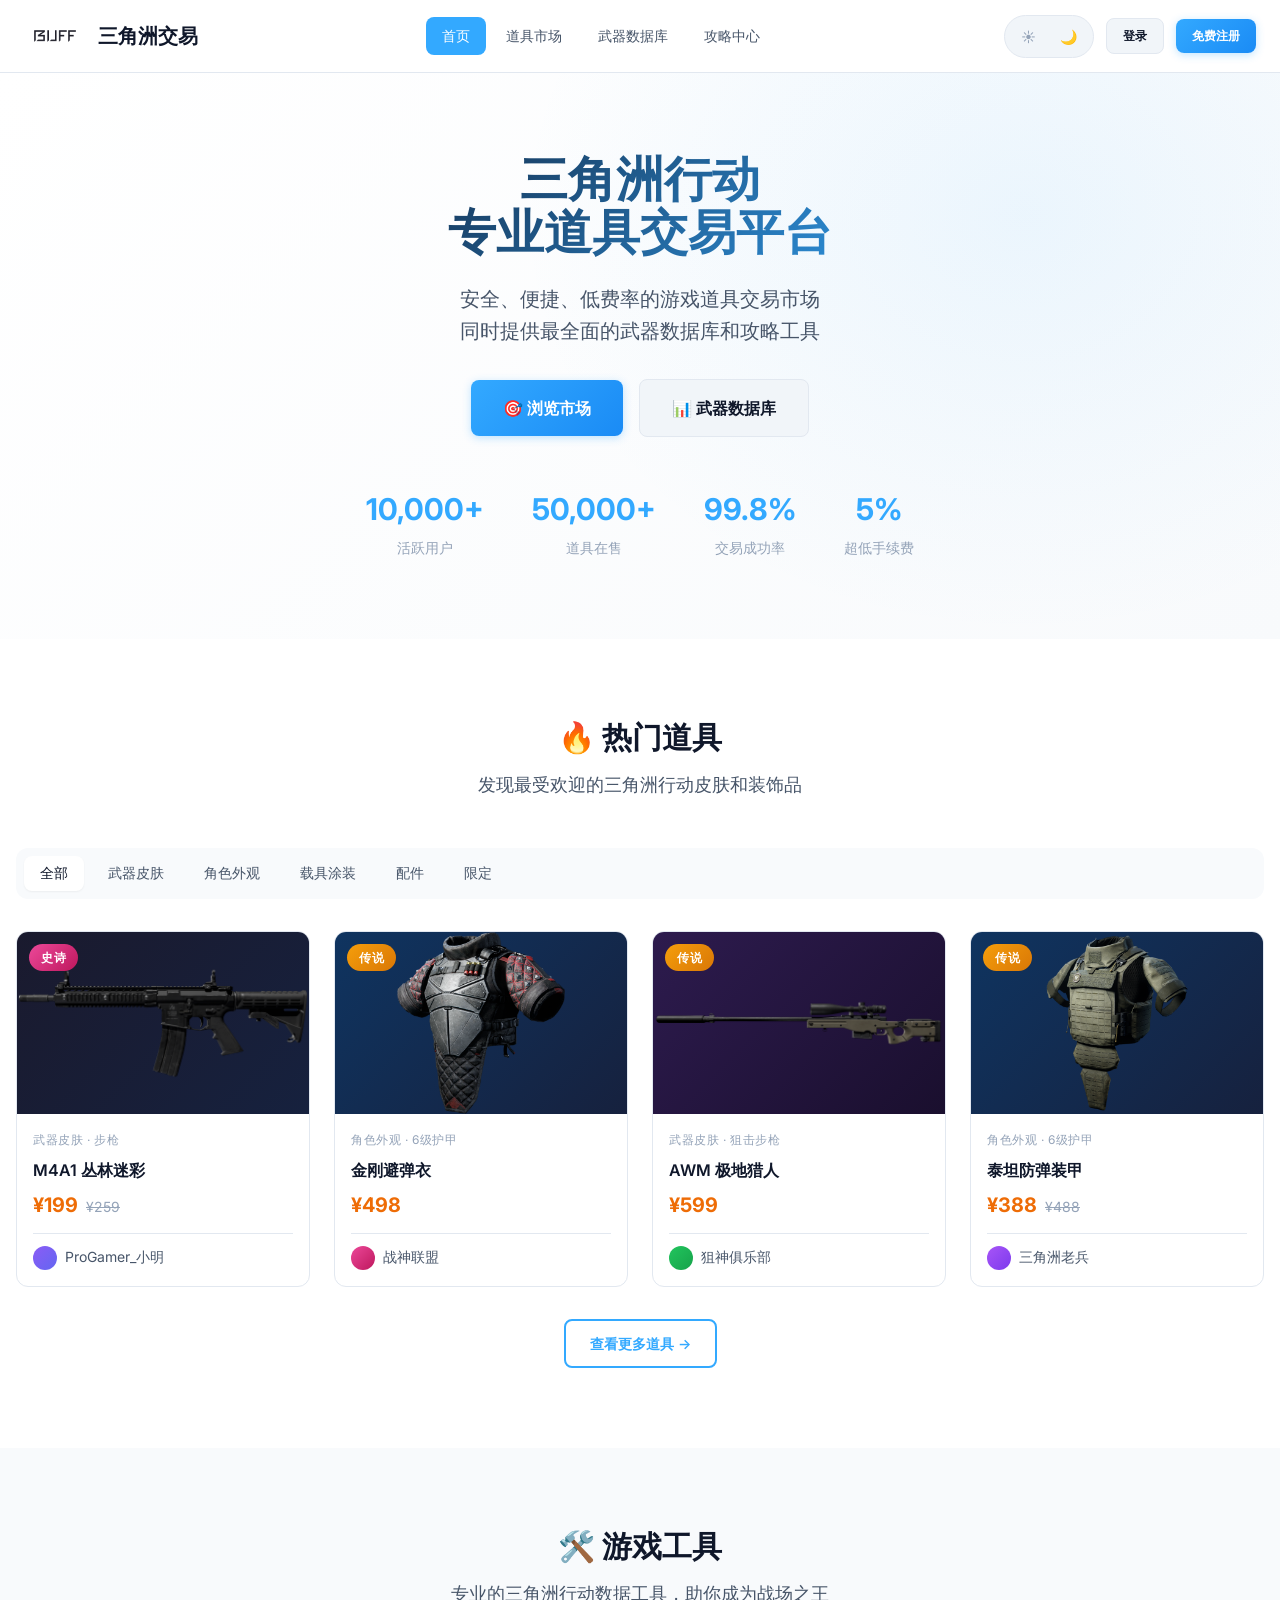
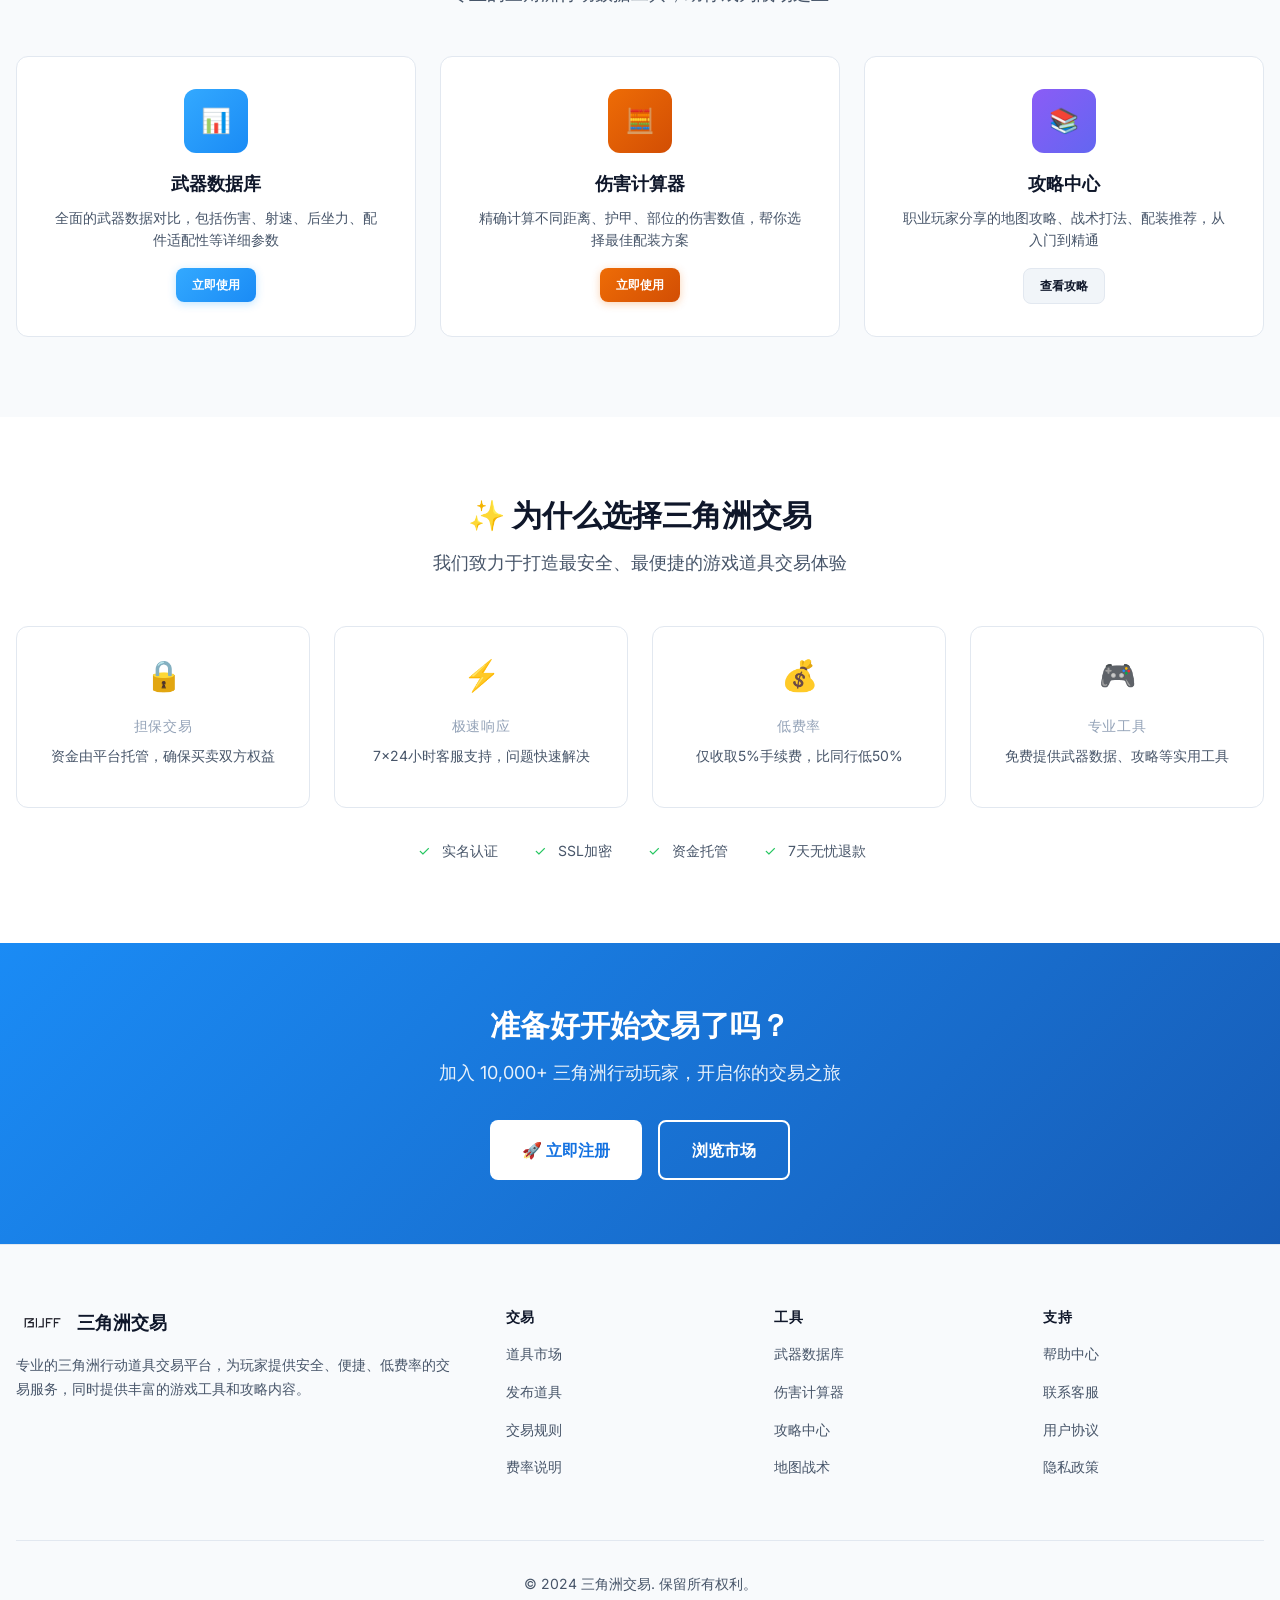
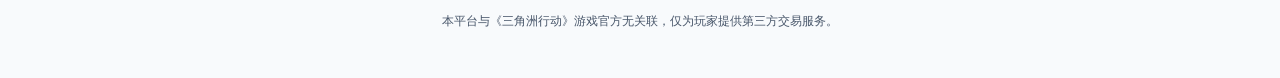
==== commit d432f0dc: "fix: 品牌一致性修复 + 添加.nojekyll文件" ====
--- a/index.html
+++ b/index.html
@@ -484,7 +484,8 @@
       <div class="footer-grid">
         <div>
           <div class="footer-brand">
-            <img src="https://buff.163.com/static/images/site/logo.png" alt="BUFF" style="height:24px;">
+            <img src="https://buff.163.com/static/images/site/logo.png" alt="BUFF" style="height:24px;" class="logo-dark">
+            <img src="images/buff-logo-dark.png" alt="BUFF" style="height:24px;" class="logo-light">
             三角洲交易
           </div>
           <p class="footer-description">
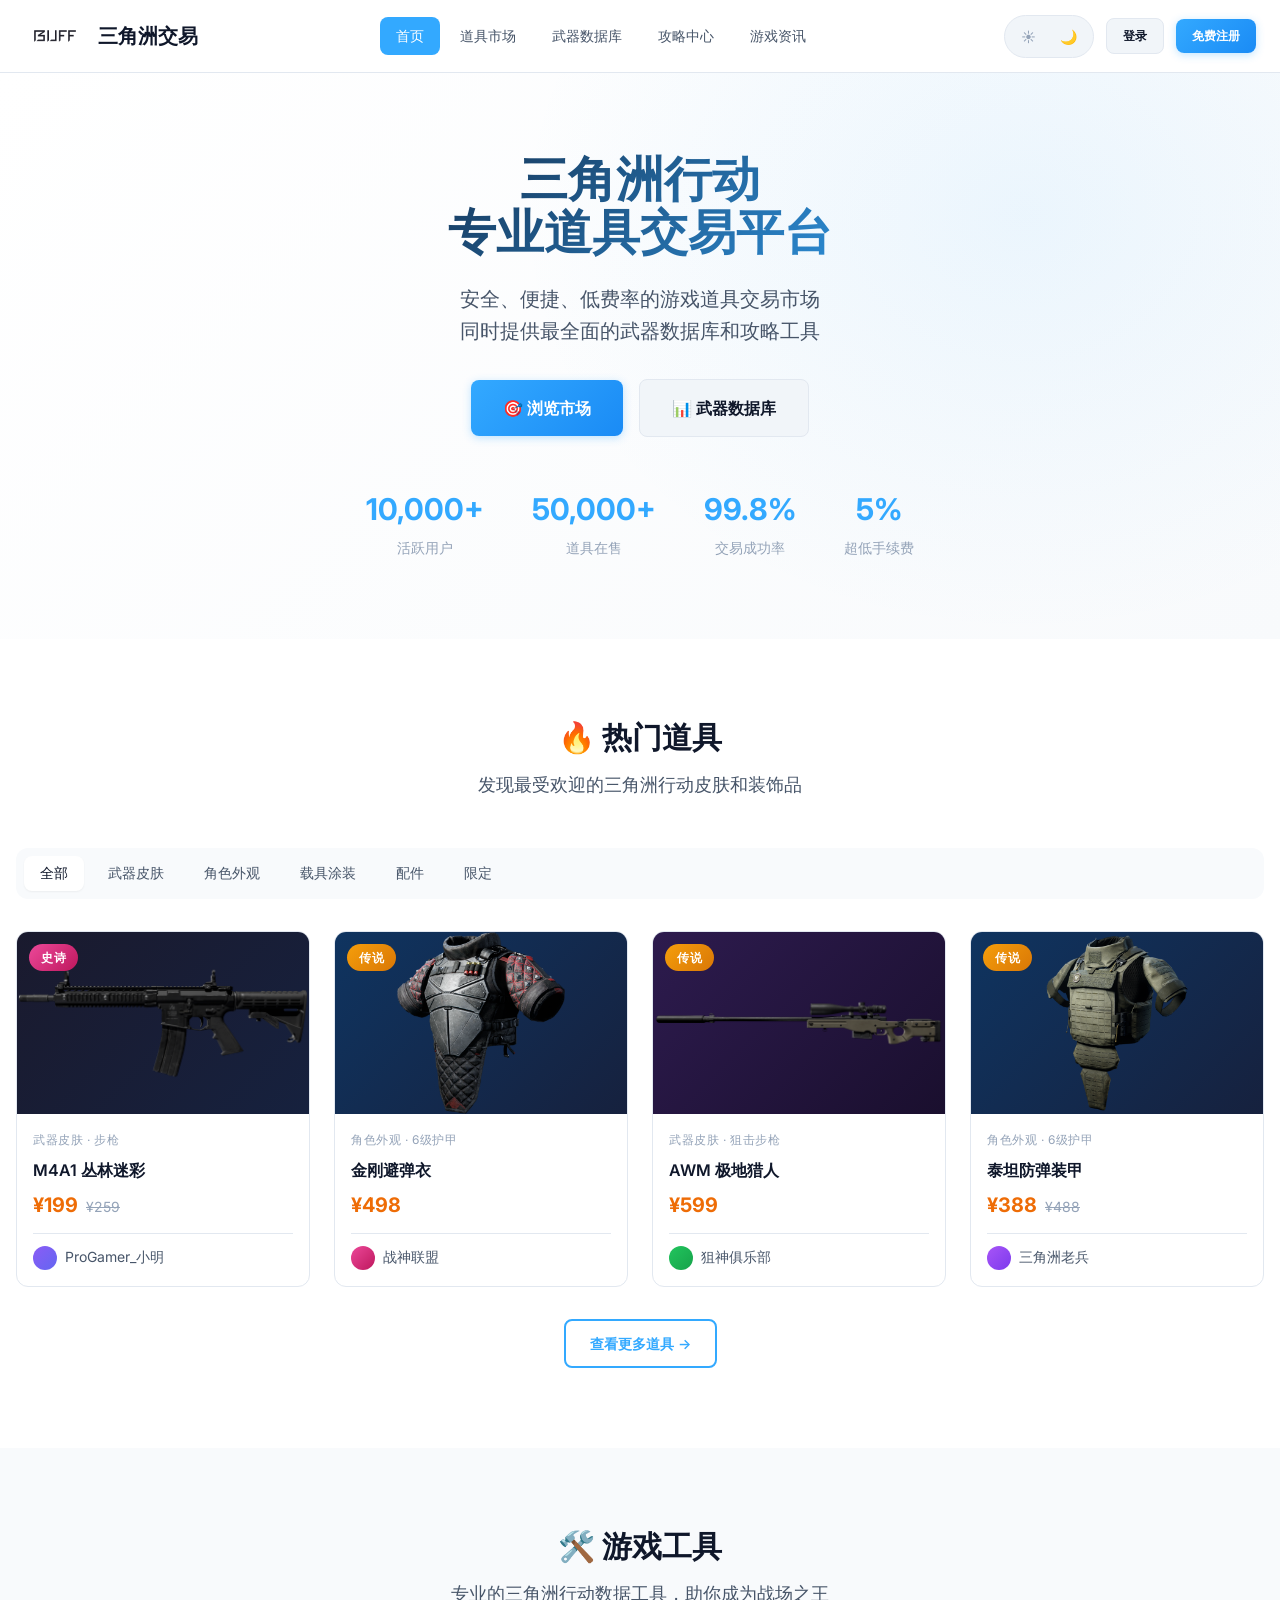
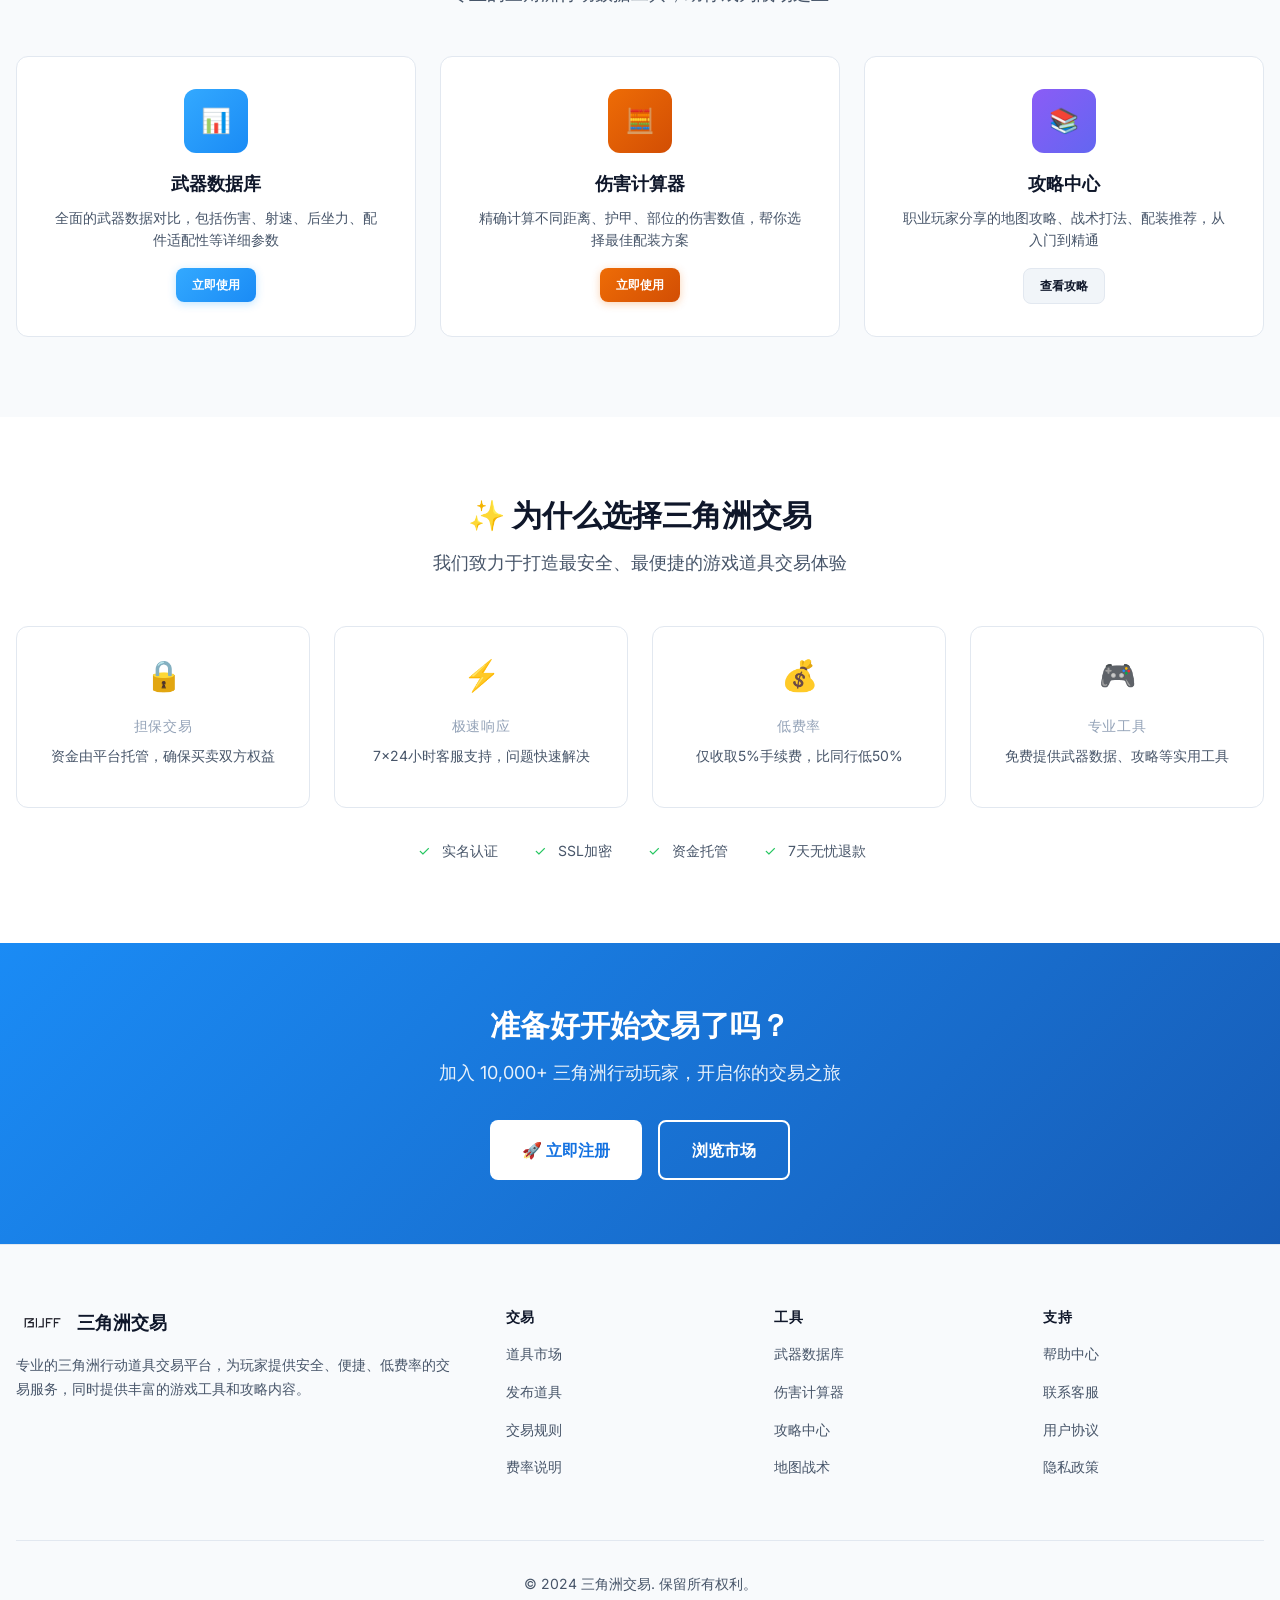
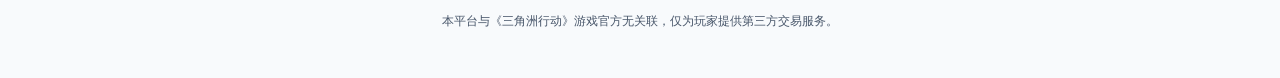
==== commit 516e6733: "feat(T13): 游戏资讯板块 - news.html + 导航入口" ====
--- a/index.html
+++ b/index.html
@@ -6,6 +6,9 @@
   <meta name="description" content="Delta Trade - 三角洲行动专业道具交易平台，安全交易游戏皮肤、武器涂装，获取最全攻略工具">
   <meta name="keywords" content="三角洲行动,道具交易,皮肤交易,Delta Force,游戏交易平台">
   <title>三角洲交易 - 三角洲行动道具交易平台</title>
+  
+  <!-- Favicon -->
+  <link rel="icon" type="image/svg+xml" href="images/favicon.svg">
   
   <!-- 预加载字体 -->
   <link rel="preconnect" href="https://fonts.googleapis.com">
@@ -189,6 +192,7 @@
         <li><a href="marketplace.html" class="navbar-link">道具市场</a></li>
         <li><a href="tools/weapons.html" class="navbar-link">武器数据库</a></li>
         <li><a href="tools/guides.html" class="navbar-link">攻略中心</a></li>
+        <li><a href="news.html" class="navbar-link">游戏资讯</a></li>
       </ul>
       
       <div class="navbar-actions">
@@ -533,8 +537,43 @@
     </div>
   </footer>
 
+  <!-- 移动端导航菜单 -->
+  <nav class="mobile-nav" id="mobileNav">
+    <div class="mobile-nav-header">
+      <a href="index.html" class="navbar-brand">
+        <img src="https://buff.163.com/static/images/site/logo.png" alt="BUFF" style="height:28px;" class="logo-dark">
+        <img src="images/buff-logo-dark.png" alt="BUFF" style="height:28px;" class="logo-light">
+        <span>三角洲交易</span>
+      </a>
+      <button class="mobile-nav-close" onclick="closeMobileNav()">✕</button>
+    </div>
+    <div class="mobile-nav-links">
+      <a href="index.html" class="mobile-nav-link">🏠 首页</a>
+      <a href="marketplace.html" class="mobile-nav-link">🛒 道具市场</a>
+      <a href="tools/weapons.html" class="mobile-nav-link">🔫 武器数据库</a>
+      <a href="tools/guides.html" class="mobile-nav-link">📖 攻略中心</a>
+      <a href="news.html" class="mobile-nav-link">📰 游戏资讯</a>
+      <a href="auth/login.html" class="mobile-nav-link">👤 登录</a>
+      <a href="auth/register.html" class="mobile-nav-link" style="color: var(--primary-500);">🚀 免费注册</a>
+    </div>
+  </nav>
+  
   <!-- 脚本 -->
   <script src="js/theme.js"></script>
+  
+  <script>
+    // 移动端菜单控制
+    function openMobileNav() {
+      document.getElementById('mobileNav').classList.add('active');
+      document.body.style.overflow = 'hidden';
+    }
+    function closeMobileNav() {
+      document.getElementById('mobileNav').classList.remove('active');
+      document.body.style.overflow = '';
+    }
+    // 绑定汉堡菜单按钮
+    document.querySelector('.mobile-menu-btn')?.addEventListener('click', openMobileNav);
+  </script>
   
   <!-- 首页筛选逻辑 -->
   <script>
--- a/css/design-system.css
+++ b/css/design-system.css
@@ -366,3 +366,153 @@
   text-overflow: ellipsis;
   white-space: nowrap;
 }
+
+/* ========================================
+   移动端响应式优化
+   ======================================== */
+
+/* 移动端汉堡菜单按钮 */
+.mobile-menu-btn {
+  display: none;
+  background: none;
+  border: none;
+  font-size: 24px;
+  cursor: pointer;
+  padding: var(--space-2);
+  color: var(--text-primary);
+}
+
+/* 移动端导航菜单 */
+.mobile-nav {
+  display: none;
+  position: fixed;
+  top: 0;
+  left: 0;
+  right: 0;
+  bottom: 0;
+  background: var(--bg-primary);
+  z-index: 1000;
+  padding: var(--space-6);
+  flex-direction: column;
+}
+
+.mobile-nav.active {
+  display: flex;
+}
+
+.mobile-nav-header {
+  display: flex;
+  justify-content: space-between;
+  align-items: center;
+  margin-bottom: var(--space-8);
+}
+
+.mobile-nav-close {
+  background: none;
+  border: none;
+  font-size: 28px;
+  cursor: pointer;
+  color: var(--text-primary);
+}
+
+.mobile-nav-links {
+  display: flex;
+  flex-direction: column;
+  gap: var(--space-4);
+}
+
+.mobile-nav-link {
+  font-size: var(--text-xl);
+  font-weight: 600;
+  color: var(--text-primary);
+  text-decoration: none;
+  padding: var(--space-3) 0;
+  border-bottom: 1px solid var(--border-primary);
+}
+
+.mobile-nav-link:hover {
+  color: var(--primary-500);
+}
+
+/* 768px以下：移动端 */
+@media (max-width: 768px) {
+  /* 显示汉堡菜单 */
+  .mobile-menu-btn {
+    display: block;
+  }
+  
+  /* 隐藏桌面导航 */
+  .hide-mobile {
+    display: none !important;
+  }
+  
+  /* 容器调整 */
+  .container {
+    padding-left: var(--space-4);
+    padding-right: var(--space-4);
+  }
+  
+  /* 导航栏品牌文字隐藏 */
+  .navbar-brand span {
+    display: none;
+  }
+  
+  /* 按钮尺寸调整 */
+  .btn {
+    padding: var(--space-2) var(--space-4);
+    font-size: var(--text-sm);
+  }
+  
+  /* 卡片网格单列 */
+  .items-grid {
+    grid-template-columns: 1fr !important;
+  }
+  
+  /* 侧边栏隐藏或折叠 */
+  .sidebar {
+    display: none;
+  }
+  
+  .marketplace-layout {
+    grid-template-columns: 1fr !important;
+  }
+  
+  /* 统计数字缩小 */
+  .stat-value {
+    font-size: var(--text-2xl) !important;
+  }
+  
+  /* Hero区域调整 */
+  .hero-title {
+    font-size: var(--text-3xl) !important;
+  }
+  
+  .hero-subtitle {
+    font-size: var(--text-base) !important;
+  }
+}
+
+/* 480px以下：小屏手机 */
+@media (max-width: 480px) {
+  /* 更紧凑的间距 */
+  .container {
+    padding-left: var(--space-3);
+    padding-right: var(--space-3);
+  }
+  
+  /* Tab按钮缩小 */
+  .mode-tabs button {
+    padding: var(--space-2) !important;
+    font-size: var(--text-sm) !important;
+  }
+  
+  /* 卡片内边距缩小 */
+  .item-card-content {
+    padding: var(--space-3) !important;
+  }
+  
+  /* 隐藏部分装饰元素 */
+  .item-card-price-old {
+    display: none;
+  }
+}
